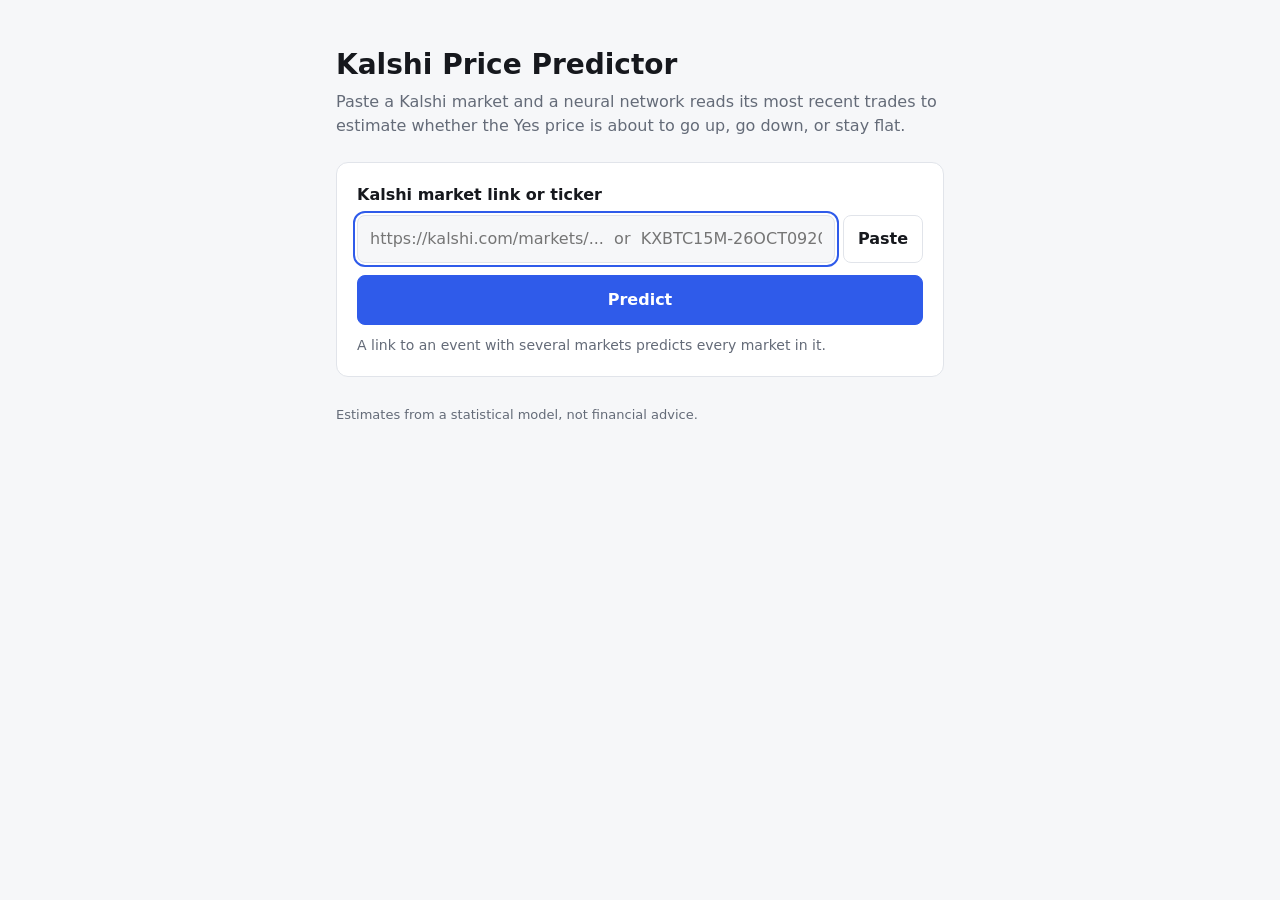
==== dashboard.html @ d2c6a764 "built dashboard" ====
<!doctype html>
<html lang="en">
<head>
<meta charset="utf-8">
<meta name="viewport" content="width=device-width, initial-scale=1">
<title>Kalshi Price Predictor</title>
<style>
  :root {
    --bg: #f6f7f9; --card: #ffffff; --text: #16181d; --muted: #646b78; --line: #e1e4ea;
    --accent: #2f5bea; --accent-text: #ffffff; --track: #eceef2;
    --up: #17915a; --down: #d6453d; --flat: #7a8292; --warn-bg: #fff6dd; --warn-text: #6d5200;
    --err-bg: #fdeceb; --err-text: #9c231c;
  }
  @media (prefers-color-scheme: dark) {
    :root {
      --bg: #111318; --card: #1a1d24; --text: #eceef2; --muted: #9aa1ae; --line: #2b2f39;
      --accent: #6d8dff; --accent-text: #0c1020; --track: #262a33;
      --up: #3ccf8e; --down: #ff7a70; --flat: #9aa1ae; --warn-bg: #33290c; --warn-text: #f1d483;
      --err-bg: #3a1917; --err-text: #ffb1ab;
    }
  }
  * { box-sizing: border-box; }
  body {
    margin: 0; background: var(--bg); color: var(--text);
    font: 16px/1.5 system-ui, -apple-system, "Segoe UI", Roboto, sans-serif;
  }
  main { max-width: 640px; margin: 0 auto; padding: 48px 16px 64px; }
  h1 { margin: 0 0 8px; font-size: 28px; line-height: 1.2; }
  .lead { margin: 0 0 24px; color: var(--muted); }
  .card { background: var(--card); border: 1px solid var(--line); border-radius: 12px; padding: 20px; }
  label { display: block; font-weight: 600; margin-bottom: 8px; }
  .row { display: flex; gap: 8px; }
  input {
    flex: 1; min-width: 0; padding: 11px 12px; font: inherit; color: inherit;
    background: var(--bg); border: 1px solid var(--line); border-radius: 8px;
  }
  input:focus-visible, button:focus-visible { outline: 2px solid var(--accent); outline-offset: 2px; }
  button {
    font: inherit; font-weight: 600; cursor: pointer; white-space: nowrap;
    padding: 10px 14px; border-radius: 8px; border: 1px solid var(--line);
    background: var(--card); color: var(--text);
  }
  button:hover { border-color: var(--muted); }
  button.primary {
    width: 100%; margin-top: 12px; padding: 12px;
    background: var(--accent); border-color: var(--accent); color: var(--accent-text);
  }
  button:disabled { opacity: .6; cursor: default; }
  .hint { margin: 10px 0 0; font-size: 14px; color: var(--muted); }
  #status { margin-top: 16px; }
  .error { background: var(--err-bg); color: var(--err-text); border-radius: 8px; padding: 12px 14px; }
  .result { margin-top: 16px; }
  .result-head { display: flex; justify-content: space-between; align-items: flex-start; gap: 12px; }
  .name { font-weight: 600; font-size: 18px; line-height: 1.3; overflow-wrap: anywhere; }
  .ticker { font: 13px ui-monospace, Consolas, monospace; color: var(--muted); overflow-wrap: anywhere; }
  .copy { padding: 6px 10px; font-size: 14px; }
  .verdict { margin: 14px 0 12px; font-size: 20px; font-weight: 700; }
  .bar-row { display: grid; grid-template-columns: 48px 1fr 56px; align-items: center; gap: 10px; margin: 8px 0; }
  .bar-row .pct { text-align: right; font-variant-numeric: tabular-nums; }
  .track { height: 12px; background: var(--track); border-radius: 6px; overflow: hidden; }
  .fill { height: 100%; border-radius: 6px; }
  .up { color: var(--up); } .down { color: var(--down); } .flat { color: var(--flat); }
  .fill.up { background: var(--up); } .fill.down { background: var(--down); } .fill.flat { background: var(--flat); }
  .details { margin: 12px 0 0; font-size: 14px; color: var(--muted); }
  .note { margin-top: 10px; font-size: 14px; background: var(--warn-bg); color: var(--warn-text); border-radius: 8px; padding: 8px 12px; }
  footer { margin-top: 28px; font-size: 13px; color: var(--muted); }
</style>
</head>
<body>
<main>
  <h1>Kalshi Price Predictor</h1>
  <p class="lead" id="lead">
    Paste a Kalshi market and a neural network reads its most recent trades to estimate
    whether the Yes price is about to go up, go down, or stay flat.
  </p>

  <form class="card" id="form">
    <label for="target">Kalshi market link or ticker</label>
    <div class="row">
      <input id="target" name="target" autocomplete="off" spellcheck="false" autofocus
             placeholder="https://kalshi.com/markets/...  or  KXBTC15M-26OCT092030-30">
      <button type="button" id="paste">Paste</button>
    </div>
    <button type="submit" class="primary" id="go">Predict</button>
    <p class="hint">A link to an event with several markets predicts every market in it.</p>
  </form>

  <div id="status" aria-live="polite"></div>
  <div id="results"></div>

  <footer id="footer">Estimates from a statistical model, not financial advice.</footer>
</main>

<script>
const form = document.getElementById("form");
const input = document.getElementById("target");
const go = document.getElementById("go");
const statusBox = document.getElementById("status");
const resultsBox = document.getElementById("results");
let info = { horizon_s: 60, threshold: 0.01 };

function el(tag, className, text) {
  const node = document.createElement(tag);
  if (className) node.className = className;
  if (text !== undefined) node.textContent = text;
  return node;
}

function cents(dollars) {
  const c = Math.round(dollars * 1000) / 10;
  return c + "¢";
}

function percent(p) {
  return (p * 100).toFixed(1) + "%";
}

function ageText(minutes) {
  if (minutes < 1) return "less than a minute ago";
  if (minutes < 90) return Math.round(minutes) + " min ago";
  if (minutes < 48 * 60) return Math.round(minutes / 60) + " hours ago";
  return Math.round(minutes / 1440) + " days ago";
}

async function copyText(text) {
  try {
    await navigator.clipboard.writeText(text);
    return true;
  } catch (err) {
    const area = el("textarea");
    area.value = text;
    area.style.position = "fixed";
    area.style.opacity = "0";
    document.body.append(area);
    area.select();
    const ok = document.execCommand("copy");
    area.remove();
    return ok;
  }
}

function summary(r) {
  const lines = [r.ticker + (r.name ? ": " + r.name : "")];
  if (r.title && r.title !== r.name) lines.unshift(r.title);
  if (r.problem) {
    lines.push("  " + r.problem);
  } else {
    lines.push("  last trade " + ageText(r.age_min) + " at yes price " + cents(r.price));
    lines.push("  move of at least " + cents(info.threshold) + " within " + info.horizon_s + "s of that trade:");
    for (const [label, p] of Object.entries(r.probs)) lines.push("    " + label.padEnd(5) + " " + percent(p));
  }
  return lines.join("\n");
}

function copyButton(label, getText) {
  const button = el("button", "copy", label);
  button.type = "button";
  button.addEventListener("click", async () => {
    button.textContent = (await copyText(getText())) ? "Copied" : "Copy failed";
    setTimeout(() => { button.textContent = label; }, 1500);
  });
  return button;
}

function resultCard(r) {
  const card = el("section", "card result");
  const head = el("div", "result-head");
  const titles = el("div");
  titles.append(el("div", "name", r.title || r.name || r.ticker));
  if (r.title && r.name && r.name !== r.title) titles.append(el("div", "", r.name));
  titles.append(el("div", "ticker", r.ticker));
  head.append(titles, copyButton("Copy", () => summary(r)));
  card.append(head);

  if (r.problem) {
    card.append(el("p", "details", "No prediction: " + r.problem + "."));
    return card;
  }

  const [best, bestP] = Object.entries(r.probs).reduce((a, b) => (b[1] > a[1] ? b : a));
  const verdict = el("div", "verdict");
  verdict.append("Most likely: ", el("span", best, best.toUpperCase()), " (" + percent(bestP) + ")");
  card.append(verdict);

  for (const [label, p] of Object.entries(r.probs)) {
    const row = el("div", "bar-row");
    const track = el("div", "track");
    const fill = el("div", "fill " + label);
    fill.style.width = (p * 100).toFixed(1) + "%";
    track.append(fill);
    row.append(el("span", label, label[0].toUpperCase() + label.slice(1)), track, el("span", "pct", percent(p)));
    card.append(row);
  }

  card.append(el("p", "details",
    "Last trade " + ageText(r.age_min) + " (" + new Date(r.last_trade).toLocaleString() + ") at a Yes price of " +
    cents(r.price) + ". Up or down means a move of at least " + cents(info.threshold) + " within " +
    info.horizon_s + " seconds of that trade."));
  if (r.age_min > 5) {
    card.append(el("div", "note",
      "This market is quiet right now, so the " + info.horizon_s + "-second window after its last trade has already passed."));
  }
  return card;
}

async function run(event) {
  event.preventDefault();
  const target = input.value.trim();
  resultsBox.replaceChildren();
  if (!target) {
    statusBox.replaceChildren(el("div", "error", "Paste a Kalshi market link or ticker first."));
    input.focus();
    return;
  }
  go.disabled = true;
  go.textContent = "Predicting...";
  statusBox.replaceChildren();
  try {
    const resp = await fetch("/api/predict?target=" + encodeURIComponent(target));
    const body = await resp.json();
    if (!resp.ok) throw new Error(body.error || "Something went wrong.");
    const cards = body.results.map(resultCard);
    if (cards.length > 1) {
      const all = el("div", "result");
      all.append(copyButton("Copy all " + cards.length + " results", () => body.results.map(summary).join("\n\n")));
      resultsBox.append(all);
    }
    resultsBox.append(...cards);
  } catch (err) {
    const message = err instanceof TypeError
      ? "Could not reach the dashboard. Is dashboard.py still running?"
      : err.message;
    statusBox.replaceChildren(el("div", "error", message));
  } finally {
    go.disabled = false;
    go.textContent = "Predict";
  }
}

document.getElementById("paste").addEventListener("click", async () => {
  try {
    input.value = (await navigator.clipboard.readText()).trim();
    input.focus();
  } catch (err) {
    input.focus();
    statusBox.replaceChildren(el("div", "hint", "Your browser blocked clipboard access. Click the box and press Ctrl+V instead."));
  }
});
form.addEventListener("submit", run);

// A link like /?target=TICKER opens the page with that market already predicted.
const preset = new URLSearchParams(location.search).get("target");
if (preset) {
  input.value = preset;
  form.requestSubmit();
}

fetch("/api/info").then((r) => r.json()).then((data) => {
  info = data;
  document.getElementById("lead").textContent =
    "Paste a Kalshi market and a neural network reads its last " + data.window +
    " trades to estimate whether the Yes price will go up, go down, or stay flat over the next " +
    data.horizon_s + " seconds.";
  document.getElementById("footer").textContent =
    "On recent markets it never trained on, the model picked the right direction " +
    Math.round(data.accuracy * 100) + "% of the time, versus " + Math.round(data.baseline_accuracy * 100) +
    "% for always guessing the most common outcome. Estimates from a statistical model, not financial advice.";
}).catch(() => {});
</script>
</body>
</html>
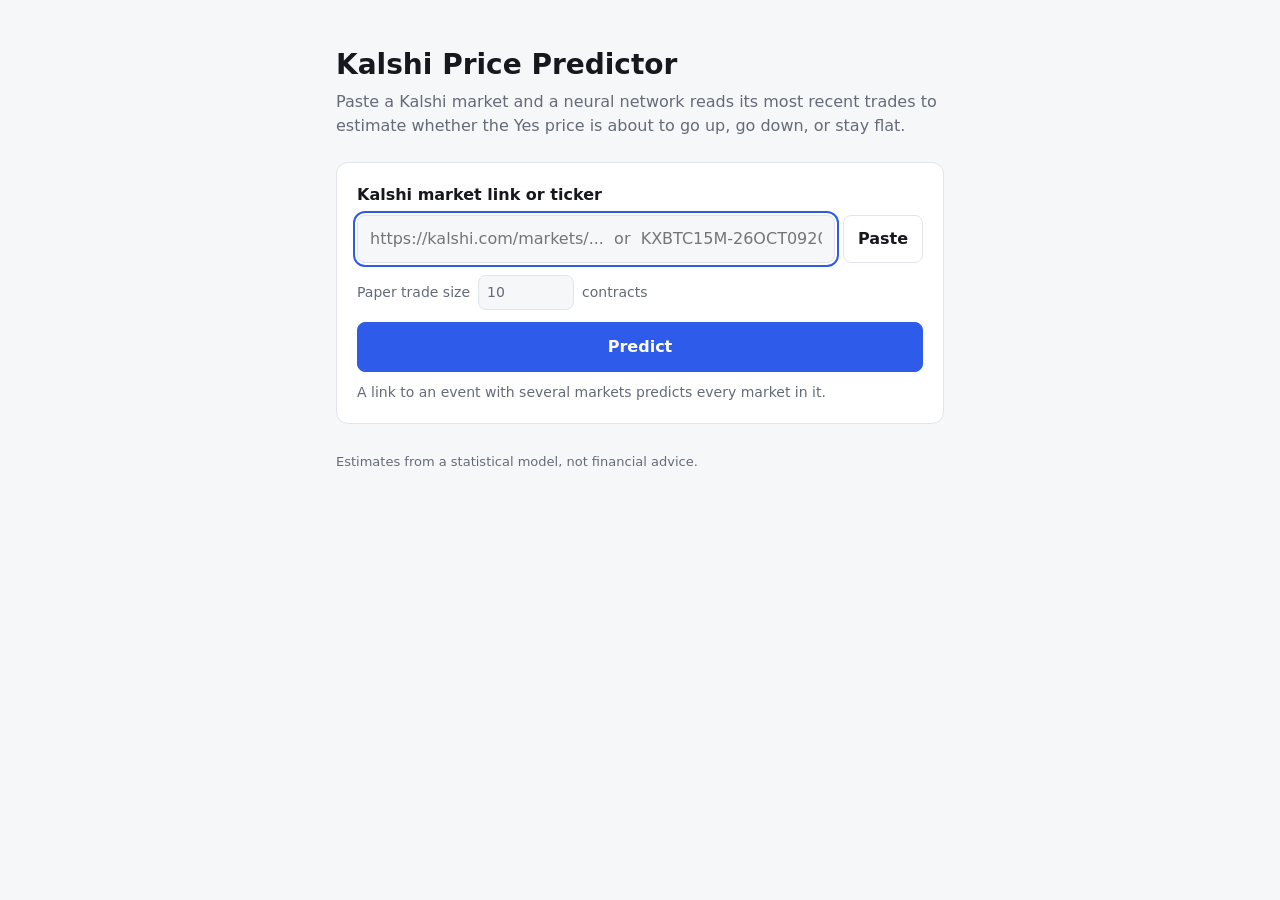
==== commit c804e3a4: "was prediction accurate?" ====
--- a/dashboard.html
+++ b/dashboard.html
@@ -63,6 +63,25 @@
   .fill.up { background: var(--up); } .fill.down { background: var(--down); } .fill.flat { background: var(--flat); }
   .details { margin: 12px 0 0; font-size: 14px; color: var(--muted); }
   .note { margin-top: 10px; font-size: 14px; background: var(--warn-bg); color: var(--warn-text); border-radius: 8px; padding: 8px 12px; }
+  .size-row { display: flex; align-items: center; gap: 8px; margin-top: 12px; font-size: 14px; color: var(--muted); }
+  .size-row label { display: inline; margin: 0; font-weight: 400; }
+  .size-row input { flex: none; width: 96px; padding: 6px 8px; }
+  .paper { margin: 10px 0 0; font-size: 14px; }
+  .gain { color: var(--up); } .loss { color: var(--down); }
+  #track { margin-top: 36px; }
+  h2 { margin: 0 0 6px; font-size: 20px; }
+  .stats { display: grid; grid-template-columns: 1fr 1fr; gap: 16px; }
+  .stat-label { font-size: 13px; color: var(--muted); }
+  .stat-value { font-size: 26px; font-weight: 700; font-variant-numeric: tabular-nums; line-height: 1.3; }
+  .stat-sub { font-size: 13px; color: var(--muted); }
+  .hist { margin-top: 10px; padding: 12px 16px; }
+  .hist-head { display: flex; justify-content: space-between; gap: 12px; }
+  .hist-head .when { font-size: 13px; color: var(--muted); white-space: nowrap; }
+  .hist-line { font-size: 14px; margin-top: 4px; font-variant-numeric: tabular-nums; }
+  .hist-line.muted { color: var(--muted); }
+  .badge { display: inline-block; font-size: 12px; font-weight: 700; padding: 1px 8px; border-radius: 999px; }
+  .badge.right { background: var(--up); color: var(--card); }
+  .badge.wrong { background: var(--down); color: var(--card); }
   footer { margin-top: 28px; font-size: 13px; color: var(--muted); }
 </style>
 </head>
@@ -81,12 +100,24 @@
              placeholder="https://kalshi.com/markets/...  or  KXBTC15M-26OCT092030-30">
       <button type="button" id="paste">Paste</button>
     </div>
+    <div class="size-row">
+      <label for="contracts">Paper trade size</label>
+      <input id="contracts" type="number" min="1" max="100000" step="1" value="10" inputmode="numeric">
+      <span>contracts</span>
+    </div>
     <button type="submit" class="primary" id="go">Predict</button>
     <p class="hint">A link to an event with several markets predicts every market in it.</p>
   </form>
 
   <div id="status" aria-live="polite"></div>
   <div id="results"></div>
+
+  <section id="track" hidden>
+    <h2>Track record</h2>
+    <p class="hint" id="track-explain" style="margin: 0 0 12px"></p>
+    <div class="card stats" id="stats"></div>
+    <div id="history"></div>
+  </section>
 
   <footer id="footer">Estimates from a statistical model, not financial advice.</footer>
 </main>
@@ -97,6 +128,7 @@
 const go = document.getElementById("go");
 const statusBox = document.getElementById("status");
 const resultsBox = document.getElementById("results");
+const contractsInput = document.getElementById("contracts");
 let info = { horizon_s: 60, threshold: 0.01 };
 
 function el(tag, className, text) {
@@ -120,6 +152,19 @@
   if (minutes < 90) return Math.round(minutes) + " min ago";
   if (minutes < 48 * 60) return Math.round(minutes / 60) + " hours ago";
   return Math.round(minutes / 1440) + " days ago";
+}
+
+function money(dollars) {
+  const sign = dollars > 0 ? "+" : dollars < 0 ? "\u2212" : "";
+  return sign + "$" + Math.abs(dollars).toFixed(2);
+}
+
+function moneyClass(dollars) {
+  return dollars > 0 ? "gain" : dollars < 0 ? "loss" : "";
+}
+
+function contractsText(n, side) {
+  return n.toLocaleString() + " " + side.charAt(0).toUpperCase() + side.slice(1);
 }
 
 async function copyText(text) {
@@ -200,6 +245,14 @@
     card.append(el("div", "note",
       "This market is quiet right now, so the " + info.horizon_s + "-second window after its last trade has already passed."));
   }
+  const t = r.paper_trade;
+  if (t) {
+    card.append(el("p", "paper", t.skipped
+      ? "Paper trade: none, because " + t.skipped + "."
+      : "Paper trade: bought " + contractsText(t.contracts, t.side) + " at " + cents(t.entry_price) +
+        " each (fee " + cents(t.entry_fee) + "). It is sold in " + info.horizon_s +
+        " seconds; see the result under Track record."));
+  }
   return card;
 }
 
@@ -216,7 +269,8 @@
   go.textContent = "Predicting...";
   statusBox.replaceChildren();
   try {
-    const resp = await fetch("/api/predict?target=" + encodeURIComponent(target));
+    const resp = await fetch("/api/predict?target=" + encodeURIComponent(target) +
+      "&contracts=" + encodeURIComponent(contractsInput.value));
     const body = await resp.json();
     if (!resp.ok) throw new Error(body.error || "Something went wrong.");
     const cards = body.results.map(resultCard);
@@ -226,6 +280,7 @@
       resultsBox.append(all);
     }
     resultsBox.append(...cards);
+    refreshHistory();
   } catch (err) {
     const message = err instanceof TypeError
       ? "Could not reach the dashboard. Is dashboard.py still running?"
@@ -248,6 +303,74 @@
 });
 form.addEventListener("submit", run);
 
+function stat(label, value, valueClass, sub) {
+  const box = el("div");
+  box.append(el("div", "stat-label", label), el("div", "stat-value " + (valueClass || ""), value), el("div", "stat-sub", sub));
+  return box;
+}
+
+function tradeLine(t) {
+  if (t.skipped) return el("div", "hist-line muted", "No trade: " + t.skipped + ".");
+  const bought = "Bought " + contractsText(t.contracts, t.side) + " at " + cents(t.entry_price);
+  if (t.problem) return el("div", "hist-line muted", bought + ". Not sold: " + t.problem + ".");
+  if (t.pnl === undefined) return el("div", "hist-line muted", bought + ", selling at the bid soon.");
+  const line = el("div", "hist-line");
+  line.append(bought + ", sold at " + cents(t.exit_price) + ", fees $" + (t.entry_fee + t.exit_fee).toFixed(2) + ": ",
+    el("strong", moneyClass(t.pnl), money(t.pnl)));
+  if (t.note) line.append(" (" + t.note + ")");
+  return line;
+}
+
+function historyCard(e) {
+  const card = el("div", "card hist");
+  const head = el("div", "hist-head");
+  const title = e.title && e.name && e.name !== e.title ? e.title + ": " + e.name : e.title || e.name || e.ticker;
+  head.append(el("div", "", title), el("div", "when", new Date(e.created * 1000).toLocaleString()));
+  card.append(head);
+
+  const call = el("div", "hist-line");
+  call.append("Predicted ", el("strong", e.predicted, e.predicted.toUpperCase()), " (" + percent(e.probs[e.predicted]) + ")");
+  if (e.outcome) {
+    call.append(", actual ", el("strong", e.outcome.actual, e.outcome.actual.toUpperCase()), " ",
+      el("span", "badge " + (e.outcome.correct ? "right" : "wrong"), e.outcome.correct ? "Correct" : "Wrong"));
+  } else if (e.error) {
+    call.append(". " + e.error);
+  } else {
+    const wait = Math.max(0, Math.ceil(e.due - Date.now() / 1000));
+    call.append(wait > 0 ? ". Checking in " + wait + "s" : ". Checking now");
+  }
+  card.append(call, tradeLine(e.trade));
+  return card;
+}
+
+let historyTimer = null;
+
+async function refreshHistory() {
+  clearTimeout(historyTimer);
+  let data;
+  try {
+    data = await (await fetch("/api/history")).json();
+  } catch (err) {
+    historyTimer = setTimeout(refreshHistory, 5000);
+    return;
+  }
+  const s = data.summary;
+  document.getElementById("track").hidden = s.predictions === 0;
+  document.getElementById("track-explain").textContent =
+    "Every prediction is paper traded, with no real money: Up buys Yes and Down buys No at the asking price when you click Predict, " +
+    "then sells at the bid " + info.horizon_s + " seconds later, after Kalshi taker fees. Flat predictions don't trade. " +
+    "This assumes your whole order fills at the best price. Correct means the price really moved the predicted way in the " +
+    info.horizon_s + " seconds after the last trade the model saw.";
+  document.getElementById("stats").replaceChildren(
+    stat("Accuracy", s.checked ? percent(s.correct / s.checked) : "\u2013", "",
+      s.correct + " of " + s.checked + " correct" + (s.pending ? ", " + s.pending + " pending" : "")),
+    stat("Paper profit", s.trades ? money(s.pnl) : "\u2013", moneyClass(s.pnl),
+      s.trades + " trade" + (s.trades === 1 ? "" : "s") + ", " + s.winning_trades + " won, $" +
+      s.fees.toFixed(2) + " in fees"));
+  document.getElementById("history").replaceChildren(...data.entries.slice(0, 50).map(historyCard));
+  if (s.pending) historyTimer = setTimeout(refreshHistory, 1000);
+}
+
 // A link like /?target=TICKER opens the page with that market already predicted.
 const preset = new URLSearchParams(location.search).get("target");
 if (preset) {
@@ -261,6 +384,7 @@
     "Paste a Kalshi market and a neural network reads its last " + data.window +
     " trades to estimate whether the Yes price will go up, go down, or stay flat over the next " +
     data.horizon_s + " seconds.";
+  refreshHistory();
   document.getElementById("footer").textContent =
     "On recent markets it never trained on, the model picked the right direction " +
     Math.round(data.accuracy * 100) + "% of the time, versus " + Math.round(data.baseline_accuracy * 100) +
